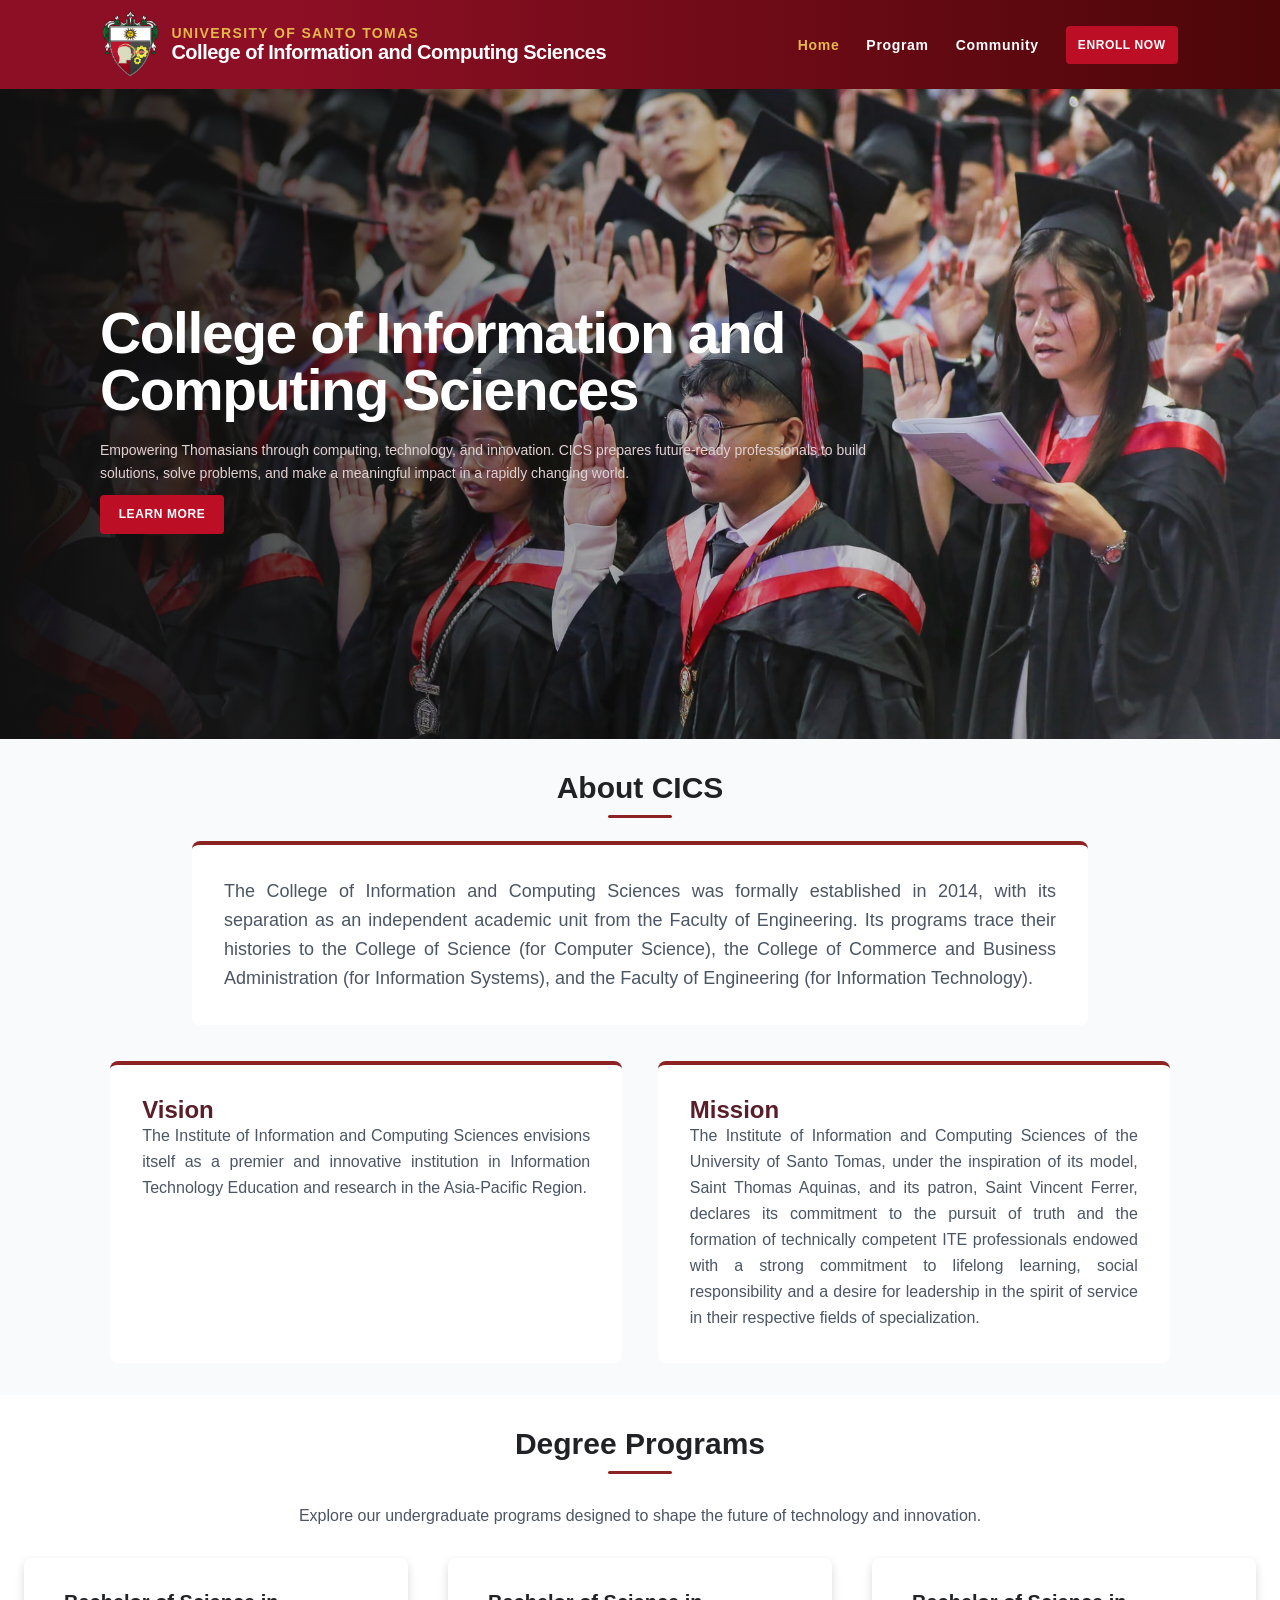
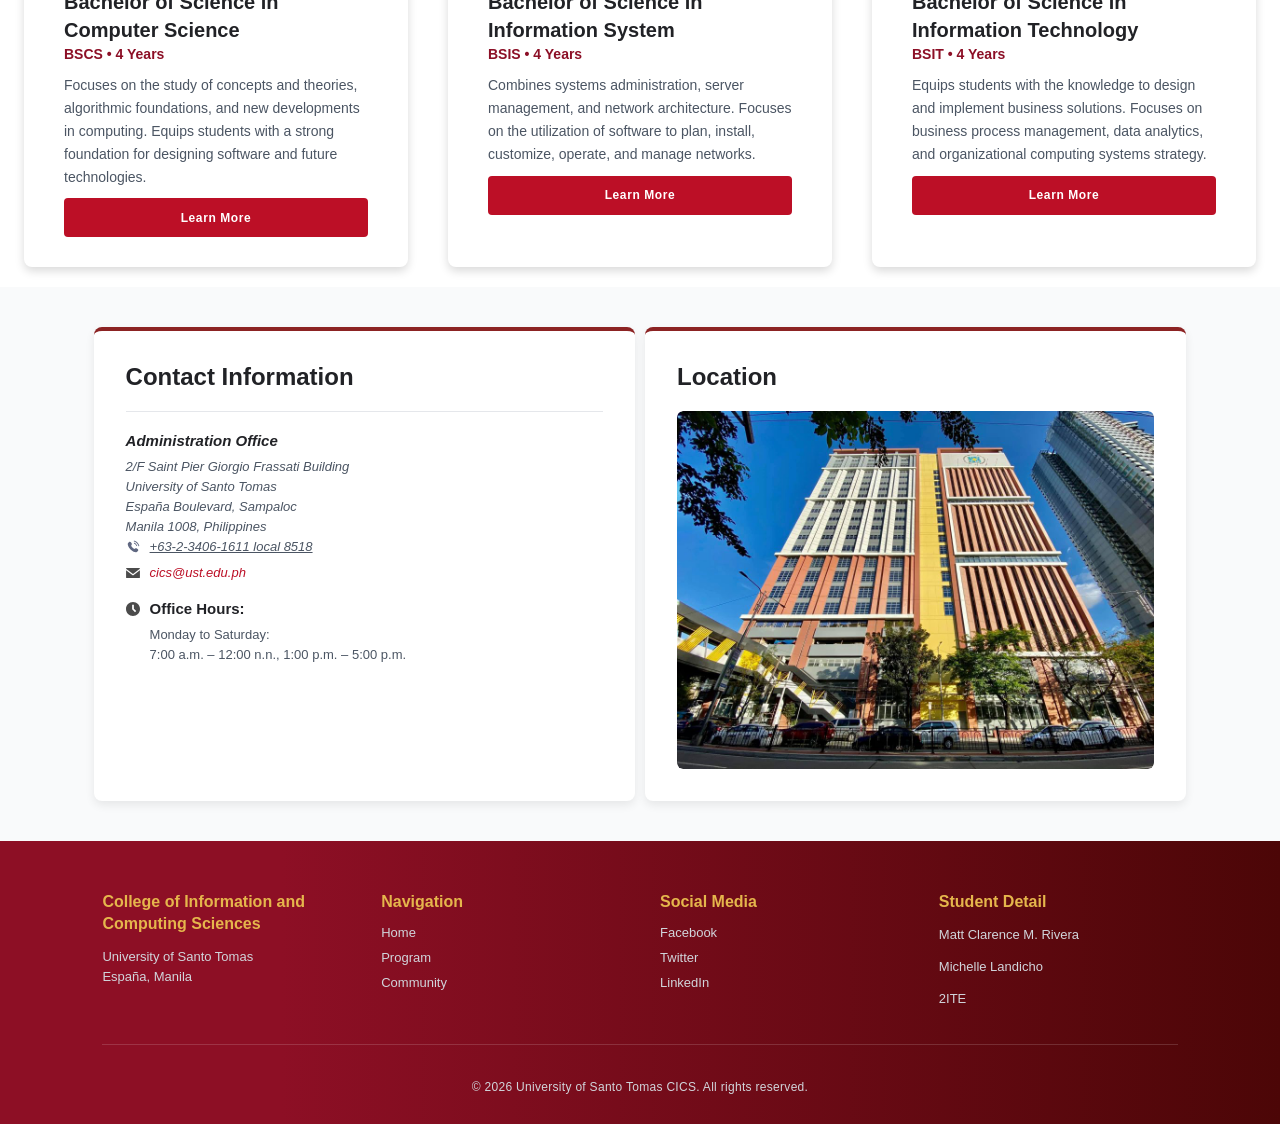
==== CICS-WEBSITE-main/index.html @ 7fcecf5a "Update website files" ====
<!DOCTYPE html>
<html lang="en">
<head>
    <meta charset="UTF-8">
    <meta name="viewport" content="width=device-width, initial-scale=1.0">
    <title>UST CICS</title>
    <link rel="stylesheet" href="styles.css">
</head>
<body>
     <header>
            <nav>
                <div id="brand-container">
                    <a href="#"><img src="images/cics-logo.png" alt="UST CICS LOGO" id="brand-logo"></a>
                    <div id="brand-text">
                        <span id="brand-subtext">UNIVERSITY OF SANTO TOMAS</span>
                        <span id="brand-maintext">College of Information and Computing Sciences</span>
                    </div>
                </div>
                
                <!--Hamburger button for mobile-->
                <input type="checkbox" id="menu">
                <label for="menu" id="hamburger-icon">
                    <img src="images/icons/menu-icon.svg" alt="hamburger icon" id="menu-open">
                    <img src="images/icons/close-icon.svg" alt="close icon" id="menu-close">
                </label>

                <div id="nav-links-container">
                    <a href="#" class="nav-links active">Home</a>
                    <a href="program.html" class="nav-links">Program</a>
                    <a href="community.html" class="nav-links">Community</a>
                    <button class="btn-primary nav">ENROLL NOW</button>
                </div>

            </nav>
    </header>

    <main>
        <section id="hero-section">
            <div id="hero-content">
                <h1 id="h1-hero">College of Information and Computing Sciences</h1>
                <p id="p-hero">Empowering Thomasians through computing, technology, and innovation. CICS prepares future-ready professionals to build solutions, solve problems, and make a meaningful impact in a rapidly changing world.</p>
                <button class="btn-primary hero-btn">LEARN MORE</button>
            </div>
        </section>

        <!--===========-================================-->
        <!--=========== ABOUT SECTIONN ==============-->
        <section id="about-section">
            <div class="section-title about">
               <h2>About CICS</h2>            
                <hr>
            </div>
           
            <div class="about-card main">
                <p>The College of Information and Computing Sciences was formally established in 2014, with its separation as an independent academic unit from the Faculty of Engineering. Its programs trace their histories to the College of Science (for Computer Science), the College of Commerce and Business Administration (for Information Systems), and the Faculty of Engineering (for Information Technology).</p>
            </div>

            <div class="vision-mission-container">
                <article class="about-card vision">
                    <h4 class="card-title">Vision</h4>
                    <p>The Institute of Information and Computing Sciences envisions itself as a premier and innovative institution in Information Technology Education and research in the Asia-Pacific Region.</p>
                </article>

                <article class="about-card mission">
                    <h4 class="card-title">Mission</h4>
                    <p>The Institute of Information and Computing Sciences of the University of Santo Tomas, under the inspiration of its model, Saint Thomas Aquinas, and its patron, Saint Vincent Ferrer, declares its commitment to the pursuit of truth and the formation of technically competent ITE professionals endowed with a strong commitment to lifelong learning, social responsibility and a desire for leadership in the spirit of service in their respective fields of specialization.</p>
                </article>
            </div>
        </section>
        
        <!--===========-================================-->
        <!--=========== DEGREE SECTIONN ==============-->

        <section id="degree-section">
            <div class="section-title degree">
                 <h2>Degree Programs</h2>            
                <hr>
            </div>
           
            <p class="section-subtitle">Explore our undergraduate programs designed to shape the future of technology and innovation.</p>
                <div class="degree-card-container">
                <article class="degree-card cs">
                    <div class="degree-card-title">
                        <h5 class="degree-title">Bachelor of Science in Computer Science</h5>
                        <span class="degree-timeline">BSCS • 4 Years</span>
                    </div>
                    <p>Focuses on the study of concepts and theories, algorithmic foundations, and new developments in computing. Equips students with a strong foundation for designing software and future technologies.</p>
                    <button class="btn-primary degree-btn">Learn More</button>
                </article>

                <article class="degree-card cs">
                    <div class="degree-card-title">
                        <h5 class="degree-title">Bachelor of Science in Information System</h5>
                        <span class="degree-timeline">BSIS • 4 Years</span>
                    </div>
                    <p>Combines systems administration, server management, and network architecture. Focuses on the utilization of software to plan, install, customize, operate, and manage networks.</p>
                    <button class="btn-primary degree-btn">Learn More</button>
                </article>

                <article class="degree-card cs">
                    <div class="degree-card-title">
                        <h5 class="degree-title">Bachelor of Science in Information Technology</h5>
                        <span class="degree-timeline">BSIT • 4 Years</span>
                    </div>
                    <p>Equips students with the knowledge to design and implement business solutions. Focuses on business process management, data analytics, and organizational computing systems strategy.</p>
                    <button class="btn-primary degree-btn">Learn More</button>
                </article>
            </div>
        </section>

        <!--===========-================================-->
        <!--=========== CONTACT SECTIONN ==============-->
        <section id="contact-section">
            <div class="contact-card-container">
                <div class="contact-card">
                    <h2 class="contact-card-title">Contact Information</h2>
                    <hr class="contact-hr">
                    
                    <address class="contact-address">
                        <div class="contact-group">
                            <h4 class="contact-subtitle">Administration Office</h4>
                            <p class="contact-text">
                                2/F Saint Pier Giorgio Frassati Building<br>
                                University of Santo Tomas<br>
                                España Boulevard, Sampaloc<br>
                                Manila 1008, Philippines
                            </p>
                        </div>

                        <div class="contact-group">
                            <div class="contact-item phone">
                                <img src="images/icons/phone-icon.svg" alt="" aria-hidden="true" class="contact-icon">                            
                                <a href="tel:+63234061611" class="contact-text contact-link-plain">+63-2-3406-1611 local 8518</a>
                            </div>
                            <div class="contact-item mail">
                                <img src="images/icons/mail-icon.svg" alt="" aria-hidden="true" class="contact-icon">                            
                                <a href="mailto:cics@ust.edu.ph" class="contact-link">cics@ust.edu.ph</a>
                            </div>
                        </div>
                    </address>

                    <div class="contact-group">
                        <div class="contact-item time">
                            <img src="images/icons/clock-icon.svg" alt="clock icon" class="contact-icon">                            
                            <span class="contact-subtitle">Office Hours:</span>
                        </div>
                        <p class="contact-text contact-hours">
                            Monday to Saturday:<br>
                            7:00 a.m. – 12:00 n.n., 1:00 p.m. – 5:00 p.m.
                        </p>
                    </div>
                </div>

                <div class="contact-card">
                    <h3 class="contact-card-title">Location</h3>
                    <div class="contact-image-container">
                        <img src="images/frassati.jpg" alt="UST Frassati Building" class="contact-image">
                    </div>
                </div>
            </div>
        </section>
    </main>

    <footer>
            <div class="footer-container">
                <div class="footer-content">
                    <div class="footer-col">
                        <h4 class="footer-title">College of Information and Computing Sciences</h4>
                        <address class="footer-text">
                            University of Santo Tomas<br>
                            España, Manila
                        </address>
                    </div>

                    <div class="footer-col">
                        <h4 class="footer-title">Navigation</h4>
                        <ul class="footer-links-list">
                            <li><a href="#" class="footer-link">Home</a></li>
                            <li><a href="#" class="footer-link">Program</a></li>
                            <li><a href="#" class="footer-link">Community</a></li>
                        </ul>
                    </div>

                    <div class="footer-col">
                        <h4 class="footer-title">Social Media</h4>
                        <ul class="footer-links-list">
                            <li><a href="#" class="footer-link">Facebook</a></li>
                            <li><a href="#" class="footer-link">Twitter</a></li>
                            <li><a href="#" class="footer-link">LinkedIn</a></li>
                        </ul>
                    </div>

                    <div class="footer-col">
                        <h4 class="footer-title">Student Detail</h4>
                        <p class="footer-text">Matt Clarence M. Rivera</p>
                        <p class="footer-text">Michelle Landicho</p>
                        <p class="footer-text">2ITE</p>
                    </div>
                </div>

                <hr class="footer-hr">

                <div class="footer-bottom">
                    <p class="footer-copyright">&copy; 2026 University of Santo Tomas CICS. All rights reserved.</p>
                </div>
            </div>
        </footer>
</body>
</html>
---- CICS-WEBSITE-main/styles.css ----
*{
    box-sizing: border-box;
    margin: 0;
    padding: 0;
}
html{
    font-size: 62.5%;

}
:root{
    --main-font: 'Inter', sans-serif;
}
body{
    min-width: 320px;
    font-family: var(--main-font);
}

header{
    width: 100%;
    background: linear-gradient(to right, #8D0F25 22%, #4C0607 100%);
    padding: 1rem 0;
    position: sticky;    
    top: 0;
    left: 0;
    z-index: 1000;
}
nav{
    width: 100%;
    display: flex;
    flex-direction: row;
    padding: 0 8%;
    justify-content: space-between;
    align-items: center;
    gap: 4rem;
    position: relative;
}

#brand-container{
    display: flex;
    flex-direction: row;
    align-items: center;
    gap: 1.2rem;
}
#brand-logo{
    width: 57px;
    height: auto;
}

#brand-subtext{
    font-family: var(--main-font);
    font-size: 1.4rem;
    color: #E5B64C;
    font-weight: 700;
    letter-spacing: 1.36px;
}
#brand-maintext{
    font-family: var(--main-font);
    font-size: 2rem;
    color: #FFF;
    font-weight: 700;
    letter-spacing: -0.49px;
}
#brand-text{
    display: flex;
    flex-direction: column;
}
#nav-links-container{
    display: flex;
    justify-content: space-between;
    align-items: center;
    gap: 2.7rem;
}

.nav-links{
    color: white;
    font-family: var(--main-font);
    font-size: 1.4rem;
    letter-spacing: 0.68px;
    text-decoration: none;
    font-weight: 700;
}
.active{
    color: #E5B64C;
}
.nav-links:hover{
    color: #E5B64C;
}

.btn-primary{
    width: 12.4rem;
    height: 3.9rem;
    border: none;
    border-radius: 4px;
    background-color: #BC0F26;
    color: white;
    font-size: 1.2rem;
    letter-spacing: 0.6px;
    font-weight: 700;
    white-space: nowrap;
    transition: background-color 0.2s ease;
}
.btn-primary.nav{
    padding: 1.2rem;
    width: 100%;
    height: auto;
}
.btn-primary:hover{
    background-color: #5A1E2A;
}

#menu, #hamburger-icon{
    display: none;
}

#menu-open{
    filter: brightness(0) invert(1);
}
#menu-close{
    filter: brightness(0) invert(1);

}
#nav-overlay{
    display: none;
}
/* HERO SECTION */
#hero-section{
    width: 100%;
    min-height: calc(80vh - 7rem);    
    background: linear-gradient(to right, #111010, #1614144b, #ececec1a), url('images/cics-graduates.jpg');
    padding-top: 7rem;
    padding-bottom: 7rem;
    background-position: center;
    background-size: cover;
    display: flex;
    align-items: center;
}

#hero-content{
    width: 70%;
    display: flex;
    padding: 0 0 0 10rem;
    flex-direction: column;
    font-family: var(--main-font);
}

#h1-hero{
    color: #FFF;
    letter-spacing: -1.43px;
    line-height: 5.7rem;
    font-size: 5.7rem;
    font-weight: 700;
    margin: 1rem 0;
}

#p-hero{
    color: #E0D0D2;
    font-weight: 500;
    line-height: 2.3rem;
    font-size: 1.4rem;
    margin: 1rem 0;
}


/* ABOUT SECTION */
#about-section{
    width: 100%;
    min-height: 400px;
    display: flex;
    flex-direction: column;
    background-color: #F9FAFB;
    display: flex;
    padding: 2rem 0rem;
    justify-content: center;
    align-items: center;
    font-family: var(--main-font);
    gap: 1rem;
}

h2{
    font-family: var(--main-font);
    color: #212226;
    font-size: 3rem;    
    font-weight: 600;
}

hr{
    background-color: #8C2323;
    width: 5%;
    height: 0.3rem;
    border-radius: 5px;
    border: none;
}

.section-title{
    margin-top: 1.2rem;
    width: 100%;
    display: flex;
    flex-direction: column;
    align-items: center;
    gap: 1rem;
}
.about-card{
    height: auto;
    background-color: white;
    border-top: 4px solid #8C2323;
    border-radius: 8px;
    margin: 1%;
    padding: 3.2rem;
    color: #4B5563;
    text-align: justify;
}

.about-card.main{
    width: 70%;
    font-size: 1.8rem;
    line-height: 2.9rem;
}
.vision-mission-container{
    display: flex;
    flex-wrap: wrap;
    flex-direction: row;
    justify-content: center;
    gap: 1rem;
}

.card-title{
    color: #591E29;
    font-size: 2.4rem;
}
.about-card.mission, .about-card.vision{
    width: 40%;
    font-size: 1.6rem;
    line-height: 2.6rem;
}

/*DEGREE SECTIONNN*/

#degree-section{
    margin: 2rem 0;
    width: 100%;
    height: auto;
    display: flex;
    flex-direction: column;
    justify-content: center;
    align-items: center;
    gap: 2rem;
    padding: 1rem 1.2   rem;
}

.degree-card-container{
    display: flex;
    flex-wrap: wrap;
    flex-direction: row;
    justify-content: center;
    width: 100%;
    height: auto;
    gap: 4rem;
}

article.degree-card{
    width: 30%;
    height: auto;
    padding: 3rem 4rem;
    box-shadow: 0px 4px 10px rgba(0, 0, 0, 0.15);
    border-radius: 8px; 
    display: flex;
    flex-direction: column;
    align-items: flex-start;
    gap: 1rem;
}
.degree-title{
    font-family: var(--main-font);
    font-size: 2rem;
    line-height: 28px;
    font-weight: 700;
    color: #212226;
}

.degree-timeline{
    font-family: var(--main-font);
    font-weight: 700;
    font-size: 14px;
    line-height: 20px;
    color: #8C0F26;
}

.degree-card > p{
    font-family: var(--main-font);
    color: #4B5563;
    font-size: 14px;
    line-height: 22.8px;
}

.section-subtitle{
    font-family: var(--main-font);
    color: #4B5563;
    font-size: 1.6rem;
    line-height: 2.4rem;
    padding: 1rem 3rem;

}

.degree-btn{
    width: 100%;
}


#contact-section{
    width: 100%;
    background-color: #F9FAFB;
    padding: 4rem 0;
    display: flex;
    justify-content: center;
    align-items: center;
    font-family: var(--main-font);
}

/*CONTACT STYLING*/
.contact-card-container{
    width: 100%;
    display: flex;
    flex-wrap: wrap;
    flex-direction: row;
    justify-content: center;
    padding: 0 3%;
    gap: 1rem;
}

.contact-card{
    width: 45%;
    background-color: white;
    border-top: 4px solid #8C2323;
    border-radius: 8px;
    padding: 3.2rem;
    box-shadow: 0px 4px 10px rgba(0, 0, 0, 0.08);
    display: flex;
    flex-direction: column;
    gap: 2rem;
}

.contact-card-title{
    color: #212226;
    font-size: 2.4rem;
    font-weight: 700;
}

.contact-hr{
    width: 100%;
    height: 1px;
    background-color: #E5E7EB;
    border-radius: 0;
}

.contact-group{
    display: flex;
    flex-direction: column;
    gap: 0.8rem;
}

.contact-subtitle{
    color: #212226;
    font-size: 1.5rem;
    font-weight: 700;
}

.contact-text{
    color: #4B5563;
    font-size: 1.3rem;
    line-height: 2rem;
}

.contact-item{
    display: flex;
    flex-direction: row;
    align-items: center;
    gap: 1rem;
}

.contact-icon {
    width: 1.4rem;
    height: 1.4rem;
    min-width: 1.4rem;
    object-fit: contain;
    display: inline-block;
    opacity: 0.7;
}

.contact-icon{
    font-size: 1.4rem;
    color: #4B5563;
}

.contact-link{
    color: #BC0F26;
    font-size: 1.3rem;
    text-decoration: none;
    font-weight: 500;
}

.contact-link:hover{
    text-decoration: underline;
}

.contact-hours{
    padding-left: 2.4rem;
}

.contact-image-container{
    width: 100%;
    height: 100%;
    border-radius: 6px;
    overflow: hidden;
}

.contact-image{
    width: 100%;
    height: 100%;
    min-height: 260px;
    object-fit: cover;
    display: block;
    border-radius: 6px;
}
/*LEADERSHIP SECTION*/
.leadership-section {
    width: 100%;
    display: flex;
    flex-direction: column;
    align-items: center;
    padding: 0 5%;
}

.leadership-list-container {
    width: 100%;
    display: grid;
    grid-template-columns: repeat(4, 1fr);
    list-style: none;
    gap: 2rem;
    padding: 0;
    margin: 2rem 0;
    box-sizing: border-box;
}

.leader-card {
    padding: 2rem;
    width: 100%;
    text-align: center;
    box-sizing: border-box;
}
.list{
    list-style: none;
}
.leader-card {
    margin: 0;
    padding: 0;
    display: flex;
    flex-direction: column;
    align-items: center;
    font-family: var(--main-font, sans-serif);
    gap: 0.75rem;
    transition: transform 0.3s ease-in;

}

.leader-img {
    width: 10rem;
    height: 10rem;
    object-fit: cover;
    display: block;

}
.leader-card:hover{
    transform: scale(1.03);
}
.leader-h6{
    font-size: 1.8rem;
    font-weight: 700;
    line-height: 2.2rem;
} 
.leader-position{
    color: #BC0F26;
    font-size:1.4rem;
    font-weight: 600;
}
#org-section {
    width: 100%;
    margin: 2rem auto;
    display: flex;
    flex-direction: column;
}

#org-card-container {
    display: flex;
    flex-wrap: wrap;
    justify-content: center;
    list-style: none;
    gap: 3rem;
    margin-top: 1rem;
   
}
.org-card-list {
    width: 30%;
    background: #ffffff;
    box-shadow: 0px 4px 10px rgba(0, 0, 0, 0.1);
    border-radius: 12px;
    transition: transform 0.3s ease-in, box-shadow 0.3s ease-in;
}
.org-card-list:hover{
    transform: translateY(-3px);
    box-shadow: 0px 10px 30px rgba(0, 0, 0, 0.1);
}
.org-card {
    display: flex;
    flex-direction: row;
    justify-content: center;
    align-items: center;
    gap: 1rem;
    padding: 1.5rem;
    font-family: var(--main-font, sans-serif);
}
.org-card-img-container {
    width: 65px;
    height: 65px;
    flex-shrink: 0;
}

.org-card-img {
    width: 100%;
    height: 100%;
    border-radius: 8px;
    object-fit: cover;
}
.org-card-text {
    display: flex;
    flex-direction: column;
    gap: 5px;
}
.org-card-title {
    font-size: 2rem;
    color: #591E29;
}
.org-card-description{
    font-size: 1.4rem;
    color: #4B5563;
    line-height: 1.4;
}
/*CICS Updates*/
#updates-section {
    width: 100%;
    min-height: 250px;
    margin: 3rem auto;
}
.update-card-container{
    margin-top: 2rem;
    width:100%;
    overflow-x: hidden;
    padding: 1% 2%;
}
.update-card-group {
    display: flex;
    justify-content: center;
    gap: 2rem;
    flex-wrap: nowrap;
}
.update-card{
    width: 30%;
    height: 90%;
    display: flex;
    flex-direction: column;
    flex-shrink: 0;
    overflow-x: hidden;
    margin-top: 1rem;
    border-radius: 12px;
    box-shadow: 0px 3px 15px rgba(120, 119, 119, 0.25);
    transition: transform 0.3s ease-in, box-shadow 0.3s ease-in;
}
.update-card:hover{
    transform: translateY(-3px);
    box-shadow: 0px 3px 15px rgba(120, 119, 119, 0.25);
}
.update-card-img {
    width: 100%;
    height: 300px;
    object-fit: cover;
}
.update-content {
    padding: 1.25rem;
    display: flex;
    flex-direction: column;
    gap: 0.6rem;
    text-align: justify;
}
.update-card-category {
    color: #C08018;
    font-size: 1rem;
    font-weight: 700;
    letter-spacing: 0.5px;
    text-transform: uppercase;
}
.update-card-title {
    color: #1F2937;
    font-size: 1.5rem;
    font-weight: bold;
    line-height: 1.4rem;
    margin: 0;
}
.update-card-description {
    font-size: 0.9rem;
    color: #4B5563;
    line-height: 1rem;
}
.update-button-link{
    color: #BC0F26;
    font-size: 1rem;
    font-weight: 600;
    text-decoration: none;
    margin-top: 0.5rem;
    transition: color 0.2s ease;
}
.update-button-link:hover{
    color: #8C2323;
}
.update-card-animation{
    display: flex;
    flex-wrap: nowrap;
    flex-direction: row;
    gap: 2rem;
    /*animation: scroll-left 10s linear infinite;*/
}
/*
@keyframes scroll-left {
    from {
        transform: translateX(0);
    }
    to {
        transform: translateX(-50%);
    }
}*/

/*FOOTER*/
footer{
    width: 100%;
    background: linear-gradient(to right, #8D0F25 22%, #4C0607 100%);
    padding: 5rem 0 3rem;
    font-family: var(--main-font);
}

.footer-container{
    width: 100%;
    max-width: 1440px;
    margin: 0 auto;
    padding: 0 8%;
    display: flex;
    flex-direction: column;
    gap: 3.5rem;
}

.footer-content{
    display: flex;
    flex-direction: row;
    justify-content: space-between;
    align-items: flex-start;
    gap: 4rem;
}

.footer-col{
    flex: 1;
    display: flex;
    flex-direction: column;
    gap: 1.2rem;
}

.footer-title{
    color: #E5B64C;
    font-size: 1.6rem;
    font-weight: 700;
    line-height: 2.2rem;
}

.footer-text{
    color: #D1D5DB;
    font-size: 1.3rem;
    line-height: 2rem;
    font-style: normal;
}

.footer-links-list{
    list-style: none;
    display: flex;
    flex-direction: column;
    gap: 1rem;
}

.footer-link{
    color: #D1D5DB;
    font-size: 1.3rem;
    text-decoration: none;
    transition: color 0.2s ease;
}

.footer-link:hover{
    color: #E5B64C;
}

.footer-hr{
    width: 100%;
    height: 1px;
    background-color: rgba(255, 255, 255, 0.15);
    border: none;
    border-radius: 0;
}

.footer-bottom{
    width: 100%;
    text-align: center;
}

.footer-copyright{
    color: #D1D5DB;
    font-size: 1.2rem;
    letter-spacing: 0.3px;
}
@media (max-width: 880px) {

   
    nav {
        width: 100%;
        padding: 0.8rem 5%;
        position: relative; 
    }
    
    nav > img {
        width: 3.8rem;
        height: auto;
    }

    #brand-subtext {
        font-size: 1.2rem;
        letter-spacing: 0.5px;
    }
    #brand-maintext {
        font-size: 1.8rem;
    }

    #menu {
        display: none;
    }

    #hamburger-icon {
        display: flex;
        align-items: center;
        justify-content: center;
        margin-left: auto;
        cursor: pointer;
        z-index: 1001;
    }

    #hamburger-icon img {
        width: 2.2rem;
        height: auto;
    }

    #menu-open {
        display: block;
    }
    #menu-close {
        display: none;
    }
    /*oremove the ham when input is checked */
    #menu:checked ~ #hamburger-icon #menu-open {
        display: none;
    }
    /*displays the x button*/
    #menu:checked ~ #hamburger-icon #menu-close {
        width: 1.5rem;
        margin-right: 0.5rem;
        display: block;
    }

    #nav-links-container {
        display: none; 
        position: absolute;
        top: 100%;
        left: 0;
        width: 100%;
        background-color: #ffffff; 
        flex-direction: column;
        align-items: flex-start; 
        padding: 2rem 4rem;
    }

    .nav-links {
        width: 100%;
        color: #5A0A14; 
        font-family: var(--main-font);
        font-size: 1.3rem;
        font-weight: 700;
        text-decoration: none;
        padding: 0.3rem 0;
        border-bottom: 1px solid #F0F0F0; 
        text-align: left; 
        transition: color 0.2s ease;
    }
    .nav-links:hover{
        color: #E5B64C;
    }
    .active{
        color: #E5B64C;
    }
    
    #nav-button {
        width: 100%;
        height: 3.9rem;
    }
    .nav{
        font-size: 1rem;
    }
    #menu:checked ~ #nav-links-container {
        display: flex;
    }
    
    
    /*HERO SECTION*/
    #hero-section{
        width: 100%;
        min-height: calc(50vh - 2rem);
        background: linear-gradient(to right, #111010, #161414c5, #ececec1a), url('images/cics-graduates.jpg');
        background-position:center ;
        background-size: cover;
        padding-top: 2rem;
        display: flex;
        align-items: center;
    }

    #hero-content{
        width: 90%;
        display: flex;
        padding: 0 0 0 4rem;
        flex-direction: column;
        font-family: var(--main-font);
    }

    #h1-hero{
        color: #FFF;
        letter-spacing: -0.5px;
        line-height: 3.7rem;
        font-size: 4rem;
        font-weight: 700;
        margin: 0.3rem 0;
    }

    #p-hero{
        color: #E0D0D2;
        font-weight: 400;
        line-height: 1.5rem;
        font-size: 1.2rem;  
    }

    .hero-btn{
        width: 11rem;
        height: 3rem;
        font-size: 1.1rem;
    }
    /******************/
    /*     ABOUT     */
    /******************/
    .vision-mission-container{
        display: flex;
        flex-direction: column;
        align-items: center;
    }
    h2{
        font-size: 2.4rem;
    }

   .card-title{
        font-size: 2rem;
    }

    .about-card.main{
        width: 90%;
        font-size: 1.4rem;
        line-height: 2rem;
    }

    .about-card.mission, .about-card.vision{
        width: 90%;
        padding: 3rem 3rem 5rem;
        font-size: 1.5rem;
        line-height: 2rem;
    }

    /******************/
    /*    DEGREE SECTION   */
    /******************/
    .section-subtitle{
        font-size: 1.4rem;
        line-height: 2rem;
        text-align: center;
    }

    .degree-card-container{
        align-items: center;
    }

    article.degree-card{
        width: 90%;
        align-items: center;
    }

    .degree-timeline{
        display: none;
    }
    .degree-title{
        font-size: 1.6rem;
        text-align: center;
        line-height: 2rem;
    }
    .degree-card > p{
        font-size: 1.3rem;
        line-height: 1.7rem;
        text-align: center;
    }
    /******************/
    /*     CONTACT SECTION     */
    /******************/
    #contact-section{
        padding: 3rem 0;
    }

    .contact-card-container{
        padding: 0 5%;
        gap: 2rem;
    }

    .contact-card{
        width: 100%;
        padding: 2.5rem 2rem;
    }

    .contact-card-title{
        font-size: 2rem;
    }

    .contact-image{
        min-height: 220px;
    }

    /******************/
    /*     FOOTER     */
    /******************/

    footer{
        padding: 4rem 0 2.5rem;
    }

    .footer-container{
        padding: 0 5%;
        gap: 2.5rem;
    }

    .footer-content{
        flex-direction: column;
        align-items: flex-start;
        gap: 2.5rem;
    }

    .footer-col{
        width: 100%;
        gap: 1rem;
    }

    .footer-title{
        font-size: 1.5rem;
    }

    .footer-copyright{
        font-size: 1.1rem;
    }

    .leadership-list-container {
        grid-template-columns: repeat(2, 1fr);
        gap: 1.5rem;
        max-width: 620px;       
        margin: 2rem auto;
        padding: 0 1rem;       
    }

    .leader-card {
        width: 100%;
        height: 100%;
        border-radius: 4px;
        box-shadow: 0px 3px 15px rgba(120, 119, 119, 0.25);
        padding: 1rem 2rem;
        display: flex;
        flex-direction: column;
        align-items: center;
    }

    figcaption > h6 {
        font-size: 1rem;
        line-height: 1.25rem;
        margin: 0.25rem 0;
    }
    figcaption > p {
        font-size: 0.9rem;
        line-height: 1.2;
        margin: 0;
    }

    .org-card-list {
            width: 100%;
            margin: 0 2rem;
    }
    #org-card-container {   
        gap: 1.5rem;
    }
    .org-card-img-container {
        width: 4rem;
        height: 4rem;
        flex-shrink: 0;
    }
    .org-card-title {
        font-size: 1.3rem;
        color: #591E29;
    }
    .org-card-description{
        font-size: 1rem;
        color: #4B5563;
        line-height: 1rem;
    }
    /*CICS UPDATES*/
    .update-card{
        width: 20%;
        height: 90%;
    }
    .update-card-img {
        width: 100%;
        height: 100px;
    }
    .update-content {
        padding: 0.3rem 0.5rem;  
        gap: 0.6rem;
    }
    .update-card-category {
        font-size: 0.8rem;
        font-weight: 700;
        letter-spacing: 0.2px;
    }
    .update-card-title {
        font-size: 1rem;
        line-height: 1rem;
        letter-spacing: 0.2px;

    }
    .update-card-description {
        font-size: 0.5rem;
        line-height: 0.5rem;
    }
    .update-button-link{
        font-size: 0.8rem;
        margin-top: 0;
    }
}


/*COMPARISON TABLE*/
.table-wrapper{
    width: 100%;
    overflow-x: auto;
    padding: 0 8%;
}

.comparison-table{
    width: 100%;
    border-collapse: collapse;
    font-family: var(--main-font);
    min-width: 600px;
}

.comparison-table th,
.comparison-table td{
    text-align: left;
    padding: 1.6rem 2rem;
    font-size: 1.4rem;
    border-bottom: 1px solid #E5E7EB;
}

.comparison-table th{
    background-color: #8C2323;
    color: white;
    font-weight: 700;
}

.comparison-table tbody tr:nth-child(even){
    background-color: #F9FAFB;
}

/*DEPARTMENTS SECTION*/
.department-card-container{
    width: 100%;
    display: flex;
    flex-direction: row;
    justify-content: center;
    gap: 2rem;
    padding: 0 8%;
}

.department-card{
    width: 30%;
    text-align: center;
    padding: 3rem 2rem;
    box-shadow: 0px 4px 10px rgba(0, 0, 0, 0.15);
    border-radius: 8px;
    font-family: var(--main-font);
}

.department-icon{
    width: 4rem;
    height: 4rem;
    margin-bottom: 1rem;
}

.department-title{
    font-size: 1.8rem;
    font-weight: 700;
    color: #212226;
    margin-bottom: 0.8rem;
}

.department-card > p{
    font-size: 1.4rem;
    line-height: 2.2rem;
    color: #4B5563;
}

@media (max-width: 880px){
    .table-wrapper{
        padding: 0 5%;
    }

    .department-card-container{
        flex-direction: column;
        align-items: center;
        padding: 0 5%;
    }

    .department-card{
        width: 90%;
    }
}
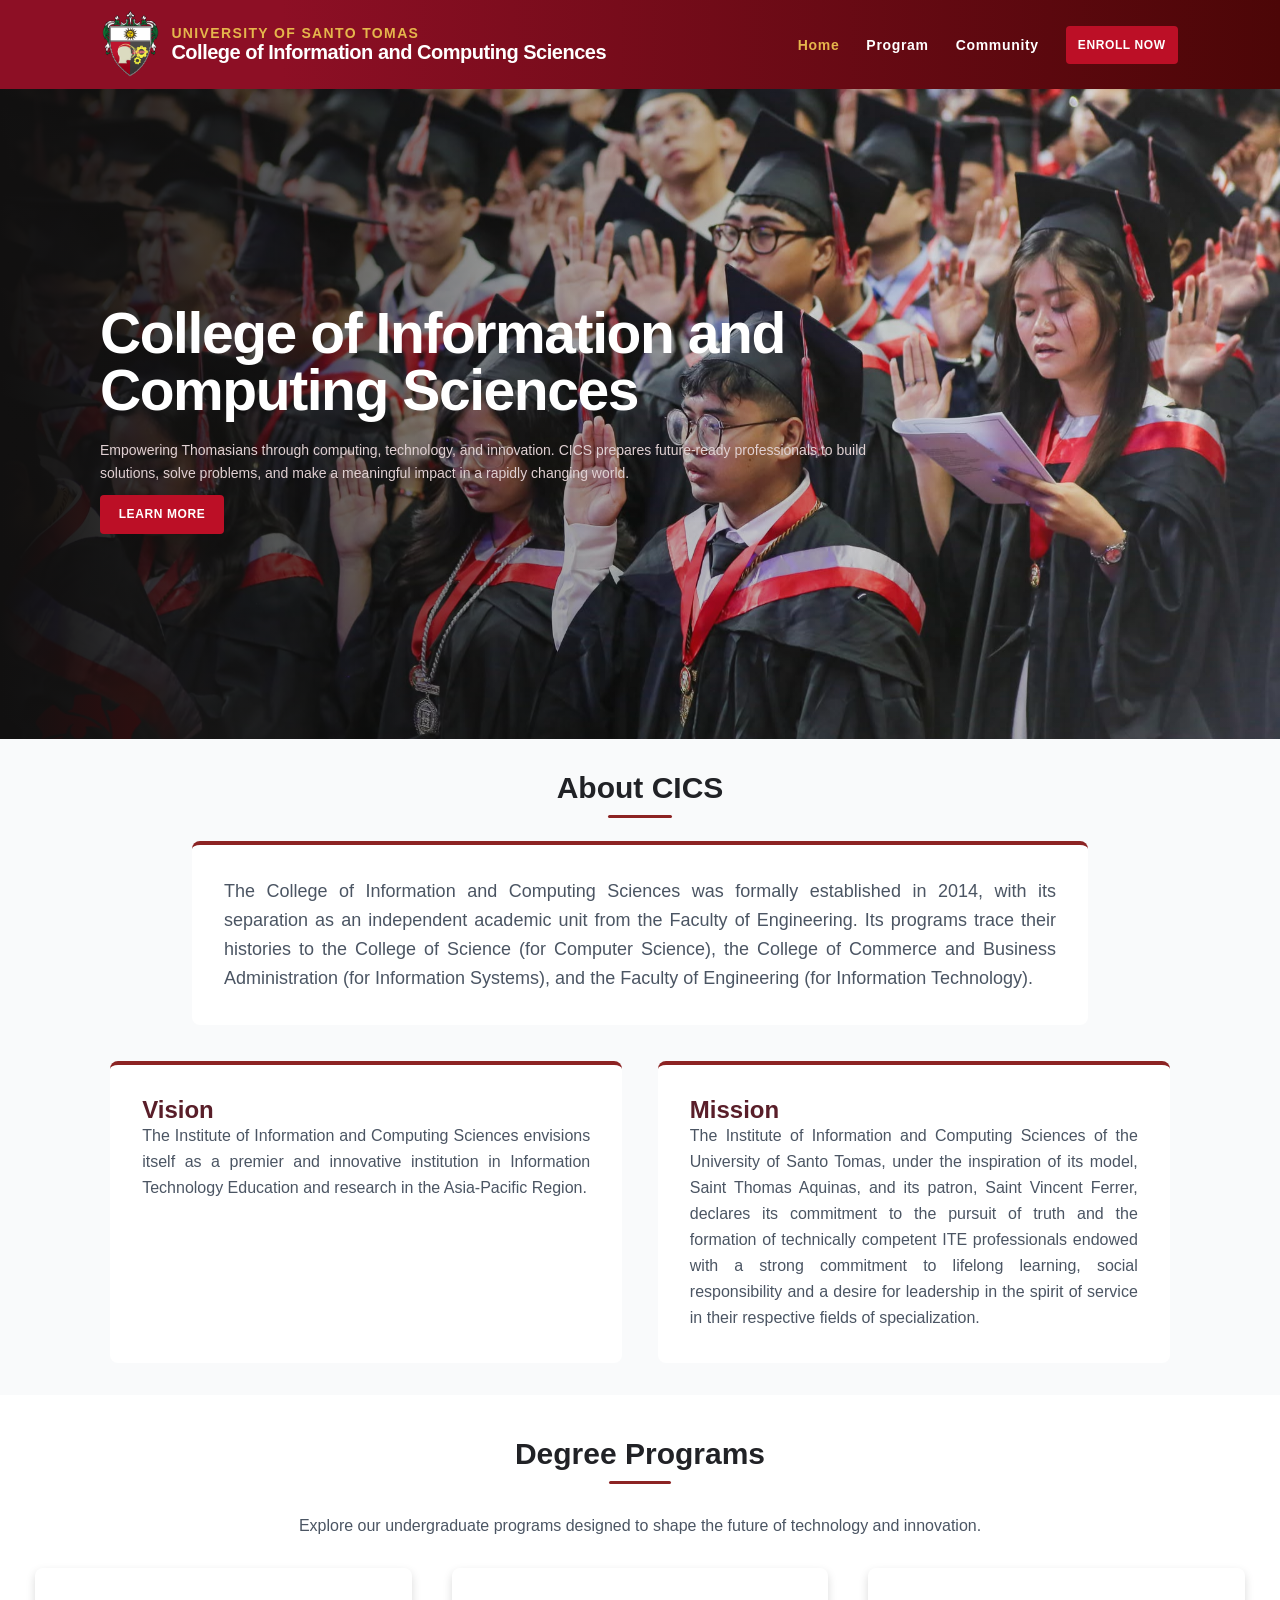
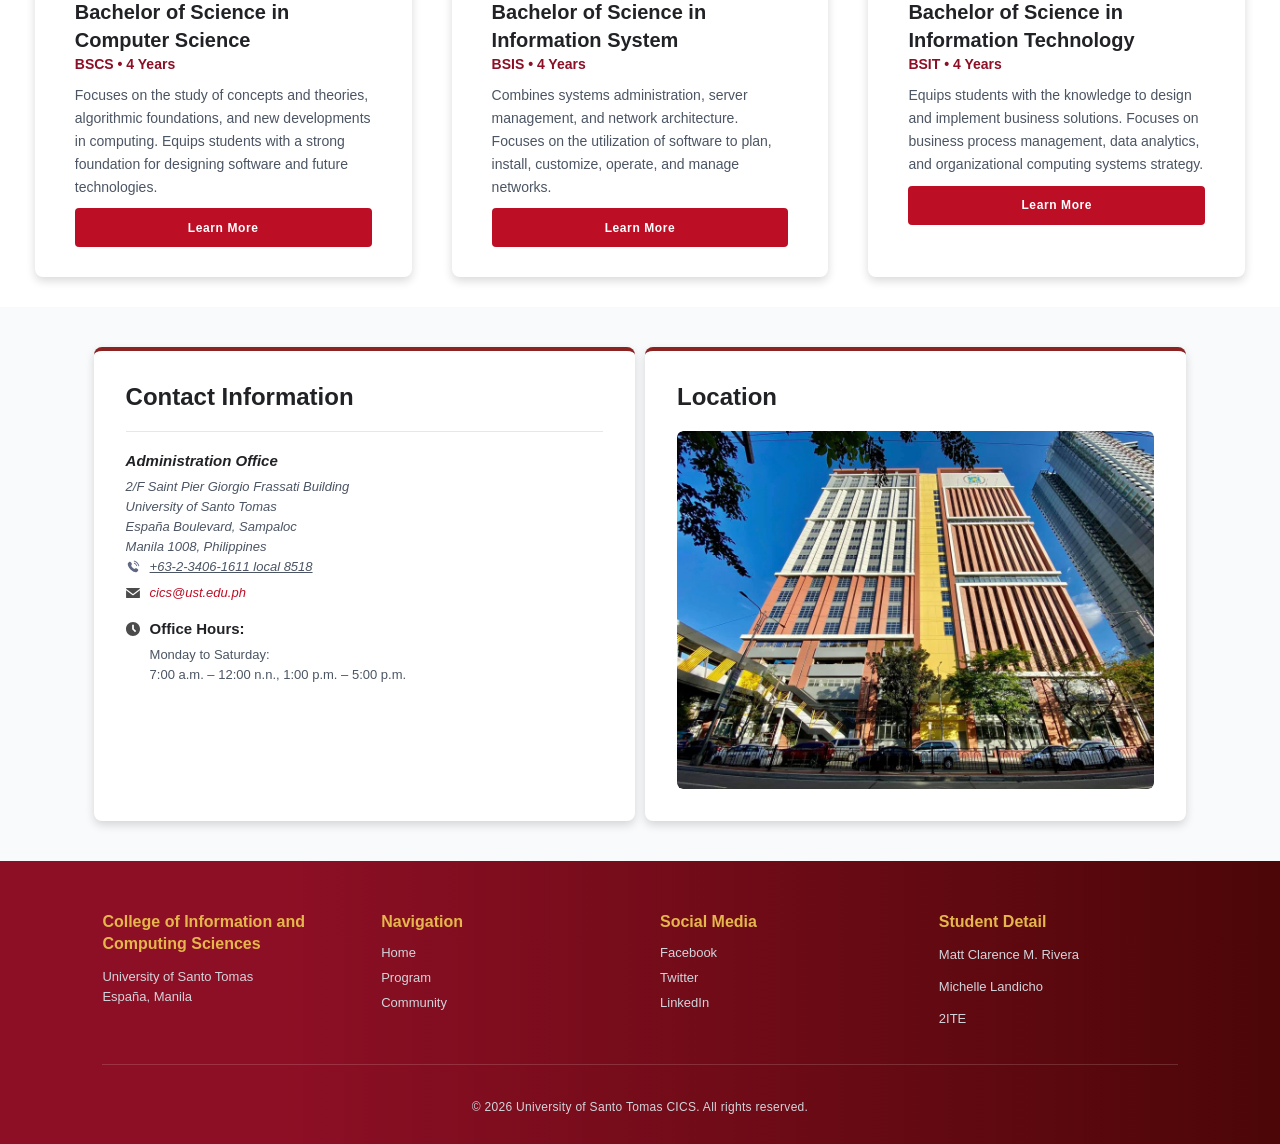
==== commit a112e84a: "feat: fix and added comments for easier code navigation" ====
--- a/CICS-WEBSITE-main/index.html
+++ b/CICS-WEBSITE-main/index.html
@@ -7,7 +7,7 @@
     <link rel="stylesheet" href="styles.css">
 </head>
 <body>
-     <header>
+     <header class="home-header">
             <nav>
                 <div id="brand-container">
                     <a href="#"><img src="images/cics-logo.png" alt="UST CICS LOGO" id="brand-logo"></a>
@@ -17,7 +17,6 @@
                     </div>
                 </div>
                 
-                <!--Hamburger button for mobile-->
                 <input type="checkbox" id="menu">
                 <label for="menu" id="hamburger-icon">
                     <img src="images/icons/menu-icon.svg" alt="hamburger icon" id="menu-open">
@@ -43,7 +42,6 @@
             </div>
         </section>
 
-        <!--===========-================================-->
         <!--=========== ABOUT SECTIONN ==============-->
         <section id="about-section">
             <div class="section-title about">
@@ -68,7 +66,6 @@
             </div>
         </section>
         
-        <!--===========-================================-->
         <!--=========== DEGREE SECTIONN ==============-->
 
         <section id="degree-section">
@@ -108,7 +105,6 @@
             </div>
         </section>
 
-        <!--===========-================================-->
         <!--=========== CONTACT SECTIONN ==============-->
         <section id="contact-section">
             <div class="contact-card-container">
@@ -160,6 +156,8 @@
             </div>
         </section>
     </main>
+    
+        <!--=========== FOOTER SECTION==============-->
 
     <footer>
             <div class="footer-container">
--- a/CICS-WEBSITE-main/styles.css
+++ b/CICS-WEBSITE-main/styles.css
@@ -5,17 +5,19 @@
 }
 html{
     font-size: 62.5%;
-
 }
 :root{
     --main-font: 'Inter', sans-serif;
+    --box-shadow: 0px 4px 10px rgba(0, 0, 0, 0.15);
+    --box-shadow-hover: 0px 10px 30px rgba(0, 0, 0, 0.1);
+    --btn-main-color: #BC0F26;
 }
 body{
     min-width: 320px;
     font-family: var(--main-font);
 }
 
-header{
+.home-header{
     width: 100%;
     background: linear-gradient(to right, #8D0F25 22%, #4C0607 100%);
     padding: 1rem 0;
@@ -161,7 +163,7 @@
 }
 
 
-/* ABOUT SECTION */
+                                /* ABOUT SECTION */
 #about-section{
     width: 100%;
     min-height: 400px;
@@ -244,7 +246,7 @@
     justify-content: center;
     align-items: center;
     gap: 2rem;
-    padding: 1rem 1.2   rem;
+    padding: 1rem 1.2rem;
 }
 
 .degree-card-container{
@@ -261,7 +263,7 @@
     width: 30%;
     height: auto;
     padding: 3rem 4rem;
-    box-shadow: 0px 4px 10px rgba(0, 0, 0, 0.15);
+    box-shadow: var(--box-shadow);
     border-radius: 8px; 
     display: flex;
     flex-direction: column;
@@ -304,7 +306,7 @@
     width: 100%;
 }
 
-
+                                /*CONTACT SECTION*/
 #contact-section{
     width: 100%;
     background-color: #F9FAFB;
@@ -314,8 +316,6 @@
     align-items: center;
     font-family: var(--main-font);
 }
-
-/*CONTACT STYLING*/
 .contact-card-container{
     width: 100%;
     display: flex;
@@ -325,14 +325,13 @@
     padding: 0 3%;
     gap: 1rem;
 }
-
 .contact-card{
     width: 45%;
     background-color: white;
-    border-top: 4px solid #8C2323;
-    border-radius: 8px;
+    border-top: 0.4rem solid #8C2323;
+    border-radius: 0.8rem;
     padding: 3.2rem;
-    box-shadow: 0px 4px 10px rgba(0, 0, 0, 0.08);
+    box-shadow: var(--box-shadow);
     display: flex;
     flex-direction: column;
     gap: 2rem;
@@ -346,7 +345,7 @@
 
 .contact-hr{
     width: 100%;
-    height: 1px;
+    height: 0.1rem;
     background-color: #E5E7EB;
     border-radius: 0;
 }
@@ -408,7 +407,7 @@
 .contact-image-container{
     width: 100%;
     height: 100%;
-    border-radius: 6px;
+    border-radius: 0.6rem;
     overflow: hidden;
 }
 
@@ -418,9 +417,9 @@
     min-height: 260px;
     object-fit: cover;
     display: block;
-    border-radius: 6px;
-}
-/*LEADERSHIP SECTION*/
+    border-radius: 0.6rem;
+}
+                                /*LEADERSHIP SECTION*/
 .leadership-section {
     width: 100%;
     display: flex;
@@ -481,6 +480,7 @@
     font-size:1.4rem;
     font-weight: 600;
 }
+                                /*ORGANIZATION SECTION*/                      
 #org-section {
     width: 100%;
     margin: 2rem auto;
@@ -500,13 +500,13 @@
 .org-card-list {
     width: 30%;
     background: #ffffff;
-    box-shadow: 0px 4px 10px rgba(0, 0, 0, 0.1);
+    box-shadow: var(--box-shadow);
     border-radius: 12px;
     transition: transform 0.3s ease-in, box-shadow 0.3s ease-in;
 }
 .org-card-list:hover{
     transform: translateY(-3px);
-    box-shadow: 0px 10px 30px rgba(0, 0, 0, 0.1);
+    box-shadow: var(--box-shadow-hover);
 }
 .org-card {
     display: flex;
@@ -543,7 +543,7 @@
     color: #4B5563;
     line-height: 1.4;
 }
-/*CICS Updates*/
+                                /*CICS Updates*/
 #updates-section {
     width: 100%;
     min-height: 250px;
@@ -570,12 +570,12 @@
     overflow-x: hidden;
     margin-top: 1rem;
     border-radius: 12px;
-    box-shadow: 0px 3px 15px rgba(120, 119, 119, 0.25);
+    box-shadow: var(--box-shadow);
     transition: transform 0.3s ease-in, box-shadow 0.3s ease-in;
 }
 .update-card:hover{
     transform: translateY(-3px);
-    box-shadow: 0px 3px 15px rgba(120, 119, 119, 0.25);
+    box-shadow: var(--box-shadow-hover);
 }
 .update-card-img {
     width: 100%;
@@ -624,19 +624,102 @@
     flex-wrap: nowrap;
     flex-direction: row;
     gap: 2rem;
-    /*animation: scroll-left 10s linear infinite;*/
-}
-/*
+    animation: scroll-left 20s linear infinite;
+}
 @keyframes scroll-left {
     from {
-        transform: translateX(0);
+        transform: translateX(0%);
     }
     to {
         transform: translateX(-50%);
     }
-}*/
-
-/*FOOTER*/
+}
+                                /*PATRON SAINT SECTION */
+#patron-saint-section {
+    width: 100%;
+    background-color: #4A1521;
+    color: #ffffff;
+    padding: 5rem 2rem;
+    display: flex;
+    justify-content: center;
+    align-items: center;
+}
+#saint-container {
+    width: 50%;
+    display: flex;
+    justify-content: center;
+    gap: 3rem;
+}
+.saint-header{
+    display: flex;
+    flex-direction: column;
+    justify-content: center;
+    align-items: center;
+}
+.saint-info {
+    width: 80%;
+    display: flex;
+    flex-direction: column;
+    justify-content: center;
+    gap: 1.25rem;
+}
+.saint-type {
+    font-size: 1rem;
+    font-weight: bold;
+    letter-spacing: 0.1rem;
+    color: #D4AF37; 
+}
+.saint-name {
+    color: #ffffff;
+    font-size: 2.2rem;
+    font-weight: bold;
+    margin: 0.3rem 0 0 0;
+    line-height: 1.2;
+    letter-spacing: 0.2rem;
+}
+.saint-description {
+    font-size: 0.95rem;
+    line-height: 1.6rem;
+    color: #E5E7EB;
+}
+.saint-connection {
+    background: rgba(255, 255, 255, 0.06);
+    border-left: 4px solid #D4AF37;
+    padding: 1rem 1.25rem;
+    border-radius: 0 8px 8px 0;
+}
+.connection-title {
+    font-size: 1rem;
+    font-weight: 700;
+    color: #D4AF37;
+    margin: 0 0 0.5rem 0;
+}   
+.connection-text {
+    font-size: 0.9rem;
+    line-height: 1.5;
+    color: #D1D5DB;
+    margin: 0;
+}
+.saint-feast {
+    font-size: 0.95rem;
+    font-style: italic;
+    color: #FCD34D;
+    margin-top: 0.5rem;
+}
+.saint-figure {
+    display: flex;
+    justify-content: center;
+    align-items: center;
+    flex-shrink: 0;
+}
+.saint-img {
+    width: 100%;
+    height: auto;
+    object-fit: cover;
+    border-radius: 4px;
+    border: 3px solid #D4AF37;
+}
+                                /*FOOTER*/
 footer{
     width: 100%;
     background: linear-gradient(to right, #8D0F25 22%, #4C0607 100%);
@@ -646,7 +729,6 @@
 
 .footer-container{
     width: 100%;
-    max-width: 1440px;
     margin: 0 auto;
     padding: 0 8%;
     display: flex;
@@ -720,8 +802,6 @@
     letter-spacing: 0.3px;
 }
 @media (max-width: 880px) {
-
-   
     nav {
         width: 100%;
         padding: 0.8rem 5%;
@@ -765,7 +845,7 @@
     #menu-close {
         display: none;
     }
-    /*oremove the ham when input is checked */
+    /*remove the ham when input is checked */
     #menu:checked ~ #hamburger-icon #menu-open {
         display: none;
     }
@@ -818,8 +898,7 @@
         display: flex;
     }
     
-    
-    /*HERO SECTION*/
+                                        /*HERO SECTION*/
     #hero-section{
         width: 100%;
         min-height: calc(50vh - 2rem);
@@ -860,9 +939,7 @@
         height: 3rem;
         font-size: 1.1rem;
     }
-    /******************/
-    /*     ABOUT     */
-    /******************/
+                                            /*     ABOUT     */
     .vision-mission-container{
         display: flex;
         flex-direction: column;
@@ -889,9 +966,7 @@
         line-height: 2rem;
     }
 
-    /******************/
-    /*    DEGREE SECTION   */
-    /******************/
+                                    /*    DEGREE SECTION   */
     .section-subtitle{
         font-size: 1.4rem;
         line-height: 2rem;
@@ -920,9 +995,7 @@
         line-height: 1.7rem;
         text-align: center;
     }
-    /******************/
-    /*     CONTACT SECTION     */
-    /******************/
+                                /*     CONTACT SECTION     */
     #contact-section{
         padding: 3rem 0;
     }
@@ -945,9 +1018,7 @@
         min-height: 220px;
     }
 
-    /******************/
-    /*     FOOTER     */
-    /******************/
+                                     /*     FOOTER     */
 
     footer{
         padding: 4rem 0 2.5rem;
@@ -976,7 +1047,7 @@
     .footer-copyright{
         font-size: 1.1rem;
     }
-
+                                            /*LEADERSHIP SECTION*/
     .leadership-list-container {
         grid-template-columns: repeat(2, 1fr);
         gap: 1.5rem;
@@ -989,7 +1060,7 @@
         width: 100%;
         height: 100%;
         border-radius: 4px;
-        box-shadow: 0px 3px 15px rgba(120, 119, 119, 0.25);
+        box-shadow: var(--box-shadow);
         padding: 1rem 2rem;
         display: flex;
         flex-direction: column;
@@ -1006,11 +1077,11 @@
         line-height: 1.2;
         margin: 0;
     }
-
+                                            /*ORGANIZATION SECTION*/
     .org-card-list {
-            width: 100%;
-            margin: 0 2rem;
-    }
+        width: 100%;
+        margin: 0 2rem;
+}
     #org-card-container {   
         gap: 1.5rem;
     }
@@ -1028,42 +1099,99 @@
         color: #4B5563;
         line-height: 1rem;
     }
-    /*CICS UPDATES*/
+                                            /*CICS UPDATES*/
+    .update-card-container{
+        padding: 0 10%;
+    }
+    .update-card-animation{
+        animation: none;
+    }
+    .update-card-group{
+        display: flex;
+        flex-direction: column;
+        align-items: center;
+        width: 100%;
+        padding: 0;
+    }
     .update-card{
-        width: 20%;
-        height: 90%;
+        width: 100%;         
+        max-width: 500px;
+        height: 300px;
     }
     .update-card-img {
         width: 100%;
-        height: 100px;
+        height: 200px;
     }
     .update-content {
         padding: 0.3rem 0.5rem;  
         gap: 0.6rem;
     }
     .update-card-category {
-        font-size: 0.8rem;
+        font-size: 1.3rem;
         font-weight: 700;
         letter-spacing: 0.2px;
     }
     .update-card-title {
+        font-size: 1.5rem;
+        line-height: 1.5rem;
+        letter-spacing: 0.2px;
+
+    }
+    .update-card-description {
+        font-size: 0.9rem;
+        line-height: 0.9rem;
+    }
+    .update-button-link{
+        font-size: 1rem;
+        margin-top: 0;
+    }
+                                            /*PATRON SAINT SECTION*/
+    #patron-saint-section {
+        width: 100%;
+        padding: 2rem 1rem;
+    }
+    #saint-container {
+        width: 80%;
+        display: flex;
+        justify-content: center;
+        gap: 3rem;
+    }
+    .saint-header{
+        text-align: center;
+    }
+    .saint-info {
+       text-align: justify;
+    }
+    .saint-type {
+        font-size: 1.3rem;
+    }
+    .saint-name {
+        font-size: 2.3rem;
+        margin: 0.5rem 0 0 0;
+        line-height: 1.2rem;
+        letter-spacing: 0.1rem;
+    }
+    .saint-description {
         font-size: 1rem;
         line-height: 1rem;
-        letter-spacing: 0.2px;
-
-    }
-    .update-card-description {
-        font-size: 0.5rem;
-        line-height: 0.5rem;
-    }
-    .update-button-link{
+        color: #E5E7EB;
+    }
+    .saint-connection-title {
+        font-size: 1.2rem;
+        font-weight: 700;
+    }   
+    .saint-connection-text {
         font-size: 0.8rem;
-        margin-top: 0;
-    }
-}
-
-
-/*COMPARISON TABLE*/
+        line-height: 1.5;     
+    }
+    .saint-feast {
+        font-size: 0.7rem;
+    }
+    
+}
+
+
+                                        /*COMPARISON TABLE*/
 .table-wrapper{
     width: 100%;
     overflow-x: auto;
@@ -1095,7 +1223,7 @@
     background-color: #F9FAFB;
 }
 
-/*DEPARTMENTS SECTION*/
+                                        /*DEPARTMENTS SECTION*/
 .department-card-container{
     width: 100%;
     display: flex;
@@ -1109,7 +1237,7 @@
     width: 30%;
     text-align: center;
     padding: 3rem 2rem;
-    box-shadow: 0px 4px 10px rgba(0, 0, 0, 0.15);
+    box-shadow: var(--box-shadow);
     border-radius: 8px;
     font-family: var(--main-font);
 }
